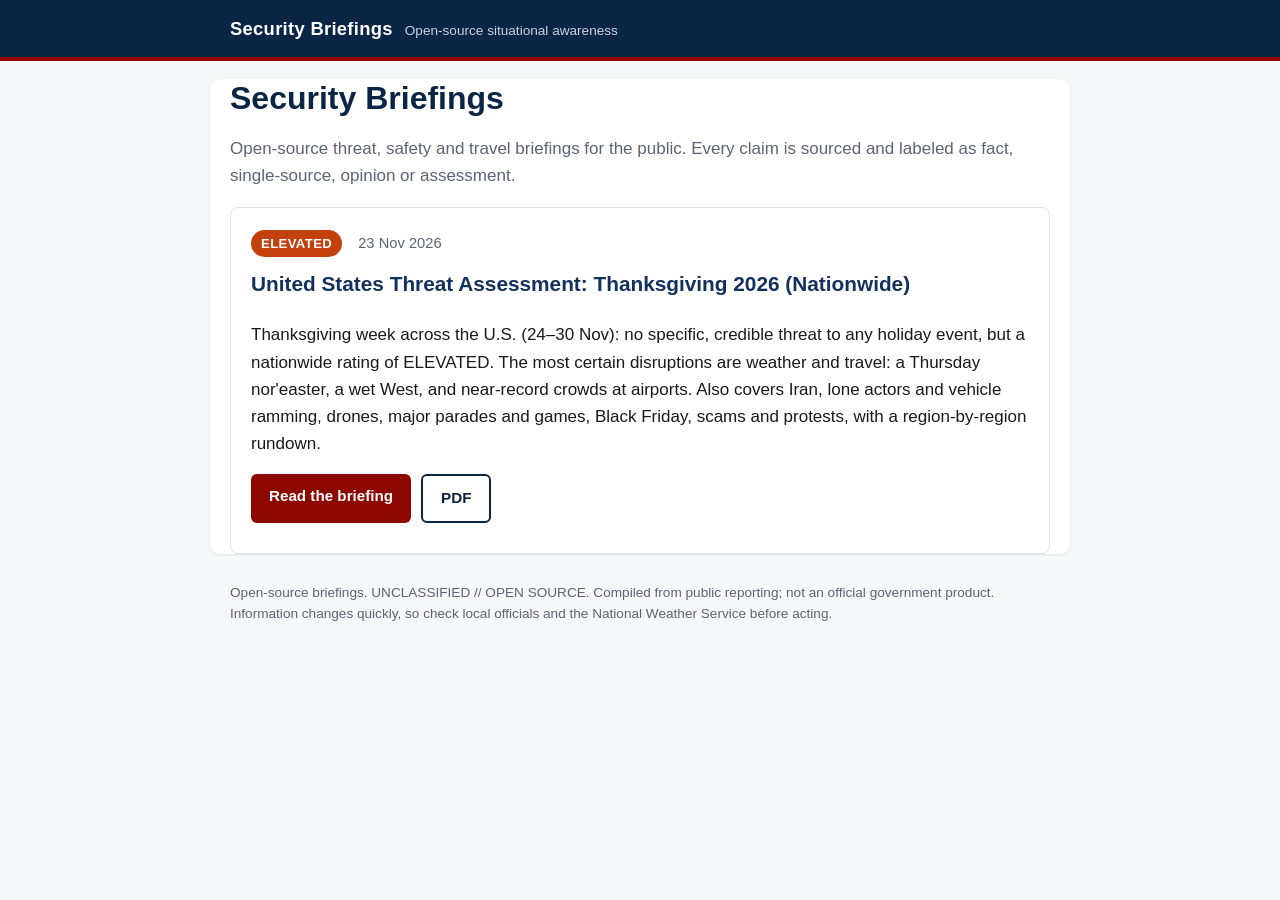
==== index.html @ 5b0527f4 "Add blog index, USA Thanksgiving 2026 briefing post, and styles" ====
<!doctype html><html lang="en"><head><meta charset="utf-8">
<meta name="viewport" content="width=device-width, initial-scale=1">
<title>Security Briefings</title>
<meta name="description" content="Open-source U.S. security and travel briefing for Thanksgiving week 2026: national threat rating, Iran, lone actors, drones, major events, travel, weather, scams and protests.">
<link rel="stylesheet" href="assets/style.css"></head><body>
<header class="site"><div class="wrap"><a class="brand" href="./">Security Briefings</a><span class="tag">Open-source situational awareness</span></div></header>
<main class="wrap">
<section class="intro"><h1>Security Briefings</h1><p>Open-source threat, safety and travel briefings for the public. Every claim is sourced and labeled as fact, single-source, opinion or assessment.</p></section>
<section class="posts">
<article class="card">
<div class="meta"><span class="badge elevated">ELEVATED</span><span>23 Nov 2026</span></div>
<h2><a href="posts/usa-thanksgiving-2026.html">United States Threat Assessment: Thanksgiving 2026 (Nationwide)</a></h2>
<p>Thanksgiving week across the U.S. (24–30 Nov): no specific, credible threat to any holiday event, but a nationwide rating of ELEVATED. The most certain disruptions are weather and travel: a Thursday nor'easter, a wet West, and near-record crowds at airports. Also covers Iran, lone actors and vehicle ramming, drones, major parades and games, Black Friday, scams and protests, with a region-by-region rundown.</p>
<p class="actions"><a class="btn" href="posts/usa-thanksgiving-2026.html">Read the briefing</a> <a class="btn ghost" href="pdf/USA-Thanksgiving-2026-Security-Briefing.pdf" download>PDF</a></p>
</article>
</section></main><footer class="site"><div class="wrap">Open-source briefings. UNCLASSIFIED // OPEN SOURCE. Compiled from public reporting; not an official government product. Information changes quickly, so check local officials and the National Weather Service before acting.</div></footer></body></html>
---- assets/style.css ----
:root{--navy:#0b2545;--navy2:#13315c;--red:#8d0801;--amber:#e0a100;--bg:#f6f7f9;--ink:#1a1a1a;--muted:#5b6472;--line:#dde1e7}
*{box-sizing:border-box}
html{scroll-behavior:smooth}
body{margin:0;font-family:-apple-system,BlinkMacSystemFont,"Segoe UI",Roboto,"Helvetica Neue",Arial,sans-serif;color:var(--ink);background:var(--bg);line-height:1.6;font-size:17px}
.wrap{max-width:860px;margin:0 auto;padding:0 20px}
header.site{background:var(--navy);color:#fff;border-bottom:4px solid var(--red)}
header.site .wrap{display:flex;flex-wrap:wrap;align-items:baseline;gap:12px;padding:14px 20px}
.brand{color:#fff;font-weight:800;font-size:1.15rem;text-decoration:none;letter-spacing:.3px}
.tag{color:#c9d3e0;font-size:.85rem}
main{background:#fff;margin:24px auto;border-radius:10px;box-shadow:0 1px 3px rgba(0,0,0,.08);padding:8px 28px 28px}
h1{color:var(--navy);font-size:2rem;line-height:1.2;margin:18px 0 10px}
h2{color:var(--navy);font-size:1.35rem;border-bottom:1px solid var(--line);padding-bottom:4px;margin-top:2em;scroll-margin-top:12px}
a{color:var(--navy2)}
.crumb{margin:16px 0 0;font-size:.9rem}
.meta{display:flex;flex-wrap:wrap;gap:8px 16px;align-items:center;color:var(--muted);font-size:.92rem;margin:6px 0 10px}
.badge{display:inline-block;padding:3px 10px;border-radius:999px;font-weight:700;font-size:.82rem;letter-spacing:.4px;color:#fff}
.badge.elevated{background:#c2410c}
.actions{display:flex;flex-wrap:wrap;gap:10px;margin:14px 0}
.btn{display:inline-block;background:var(--red);color:#fff;text-decoration:none;padding:10px 18px;border-radius:6px;font-weight:700;font-size:.95rem}
.btn:hover{background:#6e0601}
.btn.ghost{background:transparent;color:var(--navy);border:2px solid var(--navy)}
.update{background:var(--red);color:#fff;padding:10px 14px;border-radius:6px;font-weight:600}
blockquote{background:#fff7e6;border-left:4px solid var(--amber);margin:16px 0;padding:8px 14px;font-size:.95rem}
.table-wrap{overflow-x:auto;-webkit-overflow-scrolling:touch;margin:12px 0 18px;border:1px solid var(--line);border-radius:6px}
table{border-collapse:collapse;width:100%;min-width:560px;font-size:.9rem}
th{background:var(--navy);color:#fff;text-align:left;padding:8px;position:sticky;top:0}
td{border-top:1px solid var(--line);padding:8px;vertical-align:top}
tr:nth-child(even) td{background:#f3f5f8}
a.cite{text-decoration:none;font-weight:700;font-size:.85em;white-space:nowrap}
.anchor{display:inline-block;scroll-margin-top:16px}
li{margin-bottom:4px}
article ol li a{word-break:break-all}
ol li:target,li:has(.anchor:target){background:#fff3c4}
hr{border:0;border-top:1px solid var(--line);margin:20px 0}
.intro p{color:var(--muted)}
.card{border:1px solid var(--line);border-radius:8px;padding:16px 20px;margin:18px 0}
.card h2{border:0;margin:6px 0;font-size:1.3rem}
.card h2 a{text-decoration:none}
footer.site{color:var(--muted);font-size:.85rem;padding:10px 0 40px}
@media (max-width:600px){body{font-size:16px}main{margin:0;border-radius:0;padding:4px 16px 20px}h1{font-size:1.55rem}h2{font-size:1.2rem}}
@media print{header.site,.actions,footer.site{display:none}main{box-shadow:none}}
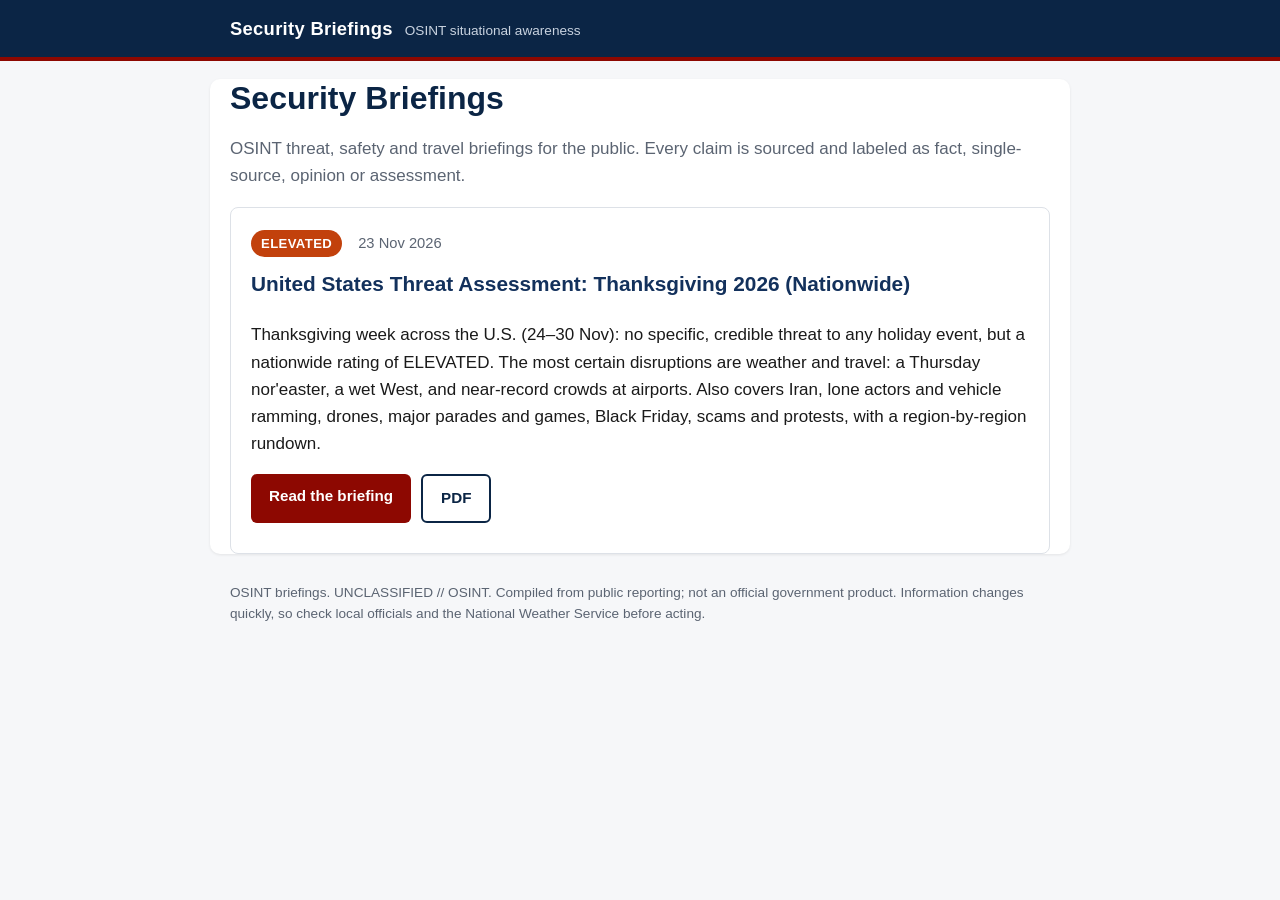
==== commit e1525696: "Say OSINT instead of open-source" ====
--- a/index.html
+++ b/index.html
@@ -1,11 +1,11 @@
 <!doctype html><html lang="en"><head><meta charset="utf-8">
 <meta name="viewport" content="width=device-width, initial-scale=1">
 <title>Security Briefings</title>
-<meta name="description" content="Open-source U.S. security and travel briefing for Thanksgiving week 2026: national threat rating, Iran, lone actors, drones, major events, travel, weather, scams and protests.">
+<meta name="description" content="OSINT U.S. security and travel briefing for Thanksgiving week 2026: national threat rating, Iran, lone actors, drones, major events, travel, weather, scams and protests.">
 <link rel="stylesheet" href="assets/style.css"></head><body>
-<header class="site"><div class="wrap"><a class="brand" href="./">Security Briefings</a><span class="tag">Open-source situational awareness</span></div></header>
+<header class="site"><div class="wrap"><a class="brand" href="./">Security Briefings</a><span class="tag">OSINT situational awareness</span></div></header>
 <main class="wrap">
-<section class="intro"><h1>Security Briefings</h1><p>Open-source threat, safety and travel briefings for the public. Every claim is sourced and labeled as fact, single-source, opinion or assessment.</p></section>
+<section class="intro"><h1>Security Briefings</h1><p>OSINT threat, safety and travel briefings for the public. Every claim is sourced and labeled as fact, single-source, opinion or assessment.</p></section>
 <section class="posts">
 <article class="card">
 <div class="meta"><span class="badge elevated">ELEVATED</span><span>23 Nov 2026</span></div>
@@ -13,4 +13,4 @@
 <p>Thanksgiving week across the U.S. (24–30 Nov): no specific, credible threat to any holiday event, but a nationwide rating of ELEVATED. The most certain disruptions are weather and travel: a Thursday nor'easter, a wet West, and near-record crowds at airports. Also covers Iran, lone actors and vehicle ramming, drones, major parades and games, Black Friday, scams and protests, with a region-by-region rundown.</p>
 <p class="actions"><a class="btn" href="posts/usa-thanksgiving-2026.html">Read the briefing</a> <a class="btn ghost" href="pdf/USA-Thanksgiving-2026-Security-Briefing.pdf" download>PDF</a></p>
 </article>
-</section></main><footer class="site"><div class="wrap">Open-source briefings. UNCLASSIFIED // OPEN SOURCE. Compiled from public reporting; not an official government product. Information changes quickly, so check local officials and the National Weather Service before acting.</div></footer></body></html>+</section></main><footer class="site"><div class="wrap">OSINT briefings. UNCLASSIFIED // OSINT. Compiled from public reporting; not an official government product. Information changes quickly, so check local officials and the National Weather Service before acting.</div></footer></body></html>
